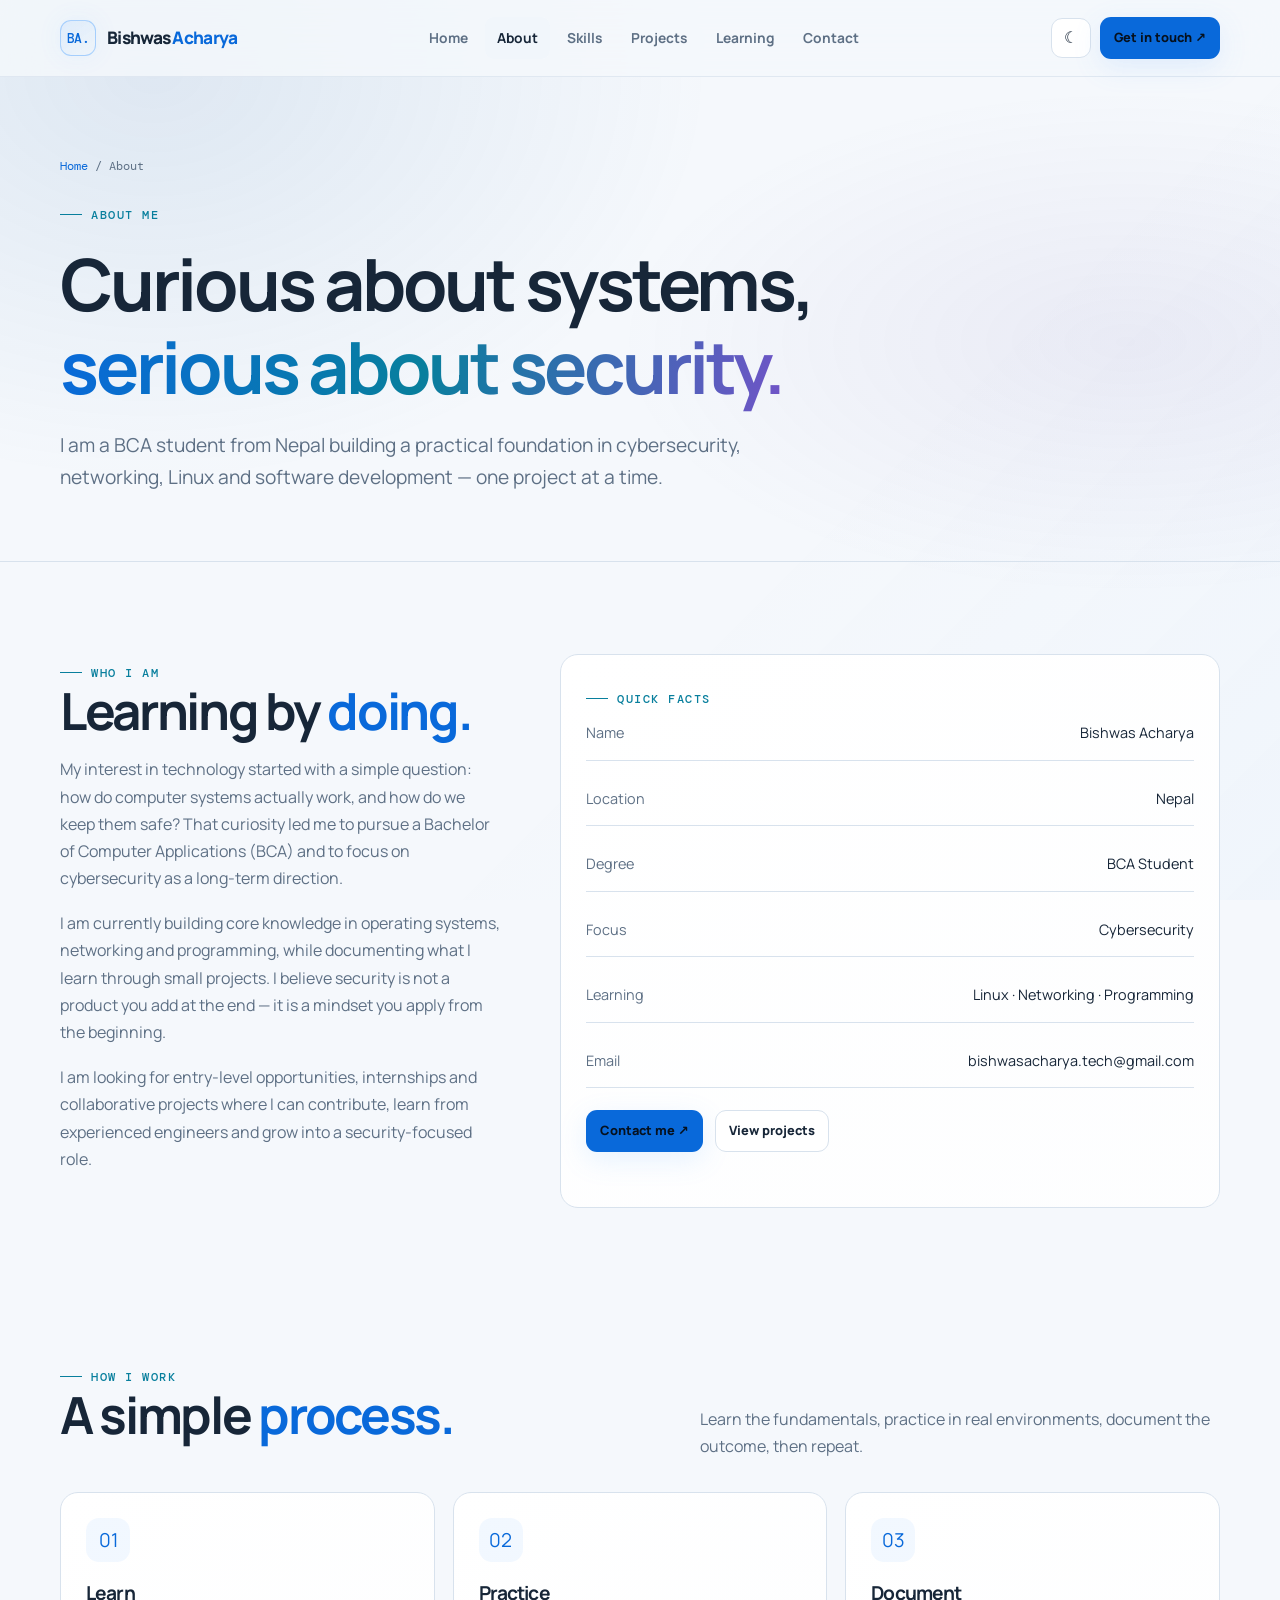
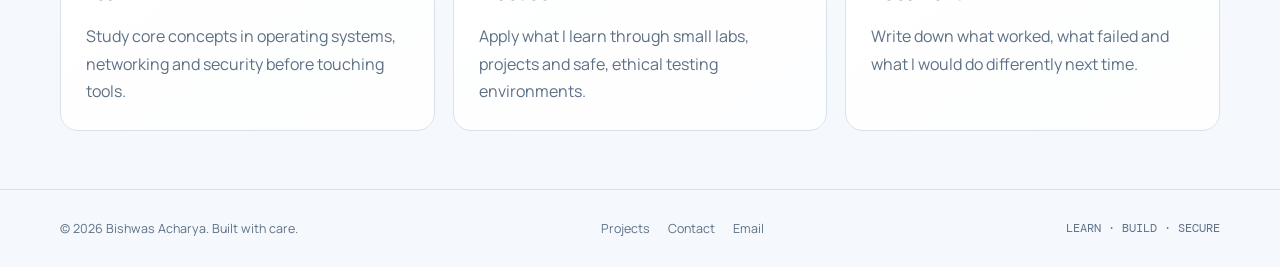
==== about.html @ 39abed69 "add new info" ====
<!doctype html>
<html lang="en" data-theme="dark">
<head>
<meta charset="utf-8">
<meta name="viewport" content="width=device-width,initial-scale=1">
<meta name="description" content="About Bishwas Acharya — BCA student focused on cybersecurity, Linux, networking and software development.">
<meta name="theme-color" content="#0d1117" id="theme-color-meta">
<title>About | Bishwas Acharya</title>

<script>
  (function () {
    try {
      var t = localStorage.getItem('bishwas-theme');
      if (t) {
        document.documentElement.dataset.theme = t;
        var m = document.querySelector('meta[name="theme-color"]');
        if (m) m.content = t === 'light' ? '#f5f8fc' : '#0d1117';
      }
    } catch (e) {}
    document.documentElement.classList.add('js');
  })();
</script>

<link rel="preconnect" href="https://fonts.googleapis.com">
<link rel="preconnect" href="https://fonts.gstatic.com" crossorigin>
<link rel="stylesheet" href="https://fonts.googleapis.com/css2?family=DM+Mono:wght@400;500&family=Manrope:wght@400;500;600;700;800&display=swap">
<link rel="stylesheet" href="assets/style.css">
</head>
<body>

<a class="skip-link" href="#main">Skip to content</a>
<div class="progress-line" aria-hidden="true"></div>

<header class="site-header">
  <div class="container nav">
    <a class="brand" href="index.html" aria-label="Bishwas Acharya home">
      <span class="brand-mark" aria-hidden="true">BA.</span>
      <span>Bishwas <span class="accent">Acharya</span></span>
    </a>

    <nav class="nav-links" id="primary-nav" data-nav aria-label="Main navigation">
      <a href="index.html">Home</a>
      <a href="about.html">About</a>
      <a href="skills.html">Skills</a>
      <a href="projects.html">Projects</a>
      <a href="learning.html">Learning</a>
      <a href="contact.html">Contact</a>
    </nav>

    <div class="nav-actions">
      <button class="icon-btn" data-theme-toggle type="button" aria-label="Switch to light theme">☼</button>
      <a class="btn btn-primary btn-small" href="contact.html">Get in touch ↗</a>
      <button class="menu-btn" data-menu-toggle type="button"
              aria-label="Open menu" aria-expanded="false" aria-controls="primary-nav">☰</button>
    </div>
  </div>
</header>

<main id="main">

  <section class="page-hero">
    <div class="container">
      <div class="breadcrumb"><a href="index.html">Home</a> / About</div>
      <div class="eyebrow">About me</div>
      <h1>Curious about systems, <span class="gradient-text">serious about security.</span></h1>
      <p class="lead">I am a BCA student from Nepal building a practical foundation in cybersecurity, networking, Linux and software development — one project at a time.</p>
    </div>
  </section>

  <section class="section">
    <div class="container">
      <div class="split">
        <div class="reveal">
          <div class="eyebrow">Who I am</div>
          <h2>Learning by <span class="accent">doing.</span></h2>
          <div class="prose">
            <p>My interest in technology started with a simple question: how do computer systems actually work, and how do we keep them safe? That curiosity led me to pursue a Bachelor of Computer Applications (BCA) and to focus on cybersecurity as a long-term direction.</p>
            <p>I am currently building core knowledge in operating systems, networking and programming, while documenting what I learn through small projects. I believe security is not a product you add at the end — it is a mindset you apply from the beginning.</p>
            <p>I am looking for entry-level opportunities, internships and collaborative projects where I can contribute, learn from experienced engineers and grow into a security-focused role.</p>
          </div>
        </div>

        <div class="card reveal">
          <div class="eyebrow">Quick facts</div>
          <div class="info-list">
            <div class="info-row"><span>Name</span><span>Bishwas Acharya</span></div>
            <div class="info-row"><span>Location</span><span>Nepal</span></div>
            <div class="info-row"><span>Degree</span><span>BCA Student</span></div>
            <div class="info-row"><span>Focus</span><span>Cybersecurity</span></div>
            <div class="info-row"><span>Learning</span><span>Linux · Networking · Programming</span></div>
            <div class="info-row"><span>Email</span><span>bishwasacharya.tech@gmail.com</span></div>
          </div>
          <div class="hero-actions" style="margin-top:22px">
            <a class="btn btn-primary btn-small" href="contact.html">Contact me ↗</a>
            <a class="btn btn-secondary btn-small" href="projects.html">View projects</a>
          </div>
        </div>
      </div>
    </div>
  </section>

  <section class="section section-tight">
    <div class="container">
      <div class="section-head reveal">
        <div>
          <div class="eyebrow">How I work</div>
          <h2>A simple <span class="accent">process.</span></h2>
        </div>
        <p>Learn the fundamentals, practice in real environments, document the outcome, then repeat.</p>
      </div>
      <div class="grid grid-3">
        <article class="card reveal">
          <div class="card-icon" aria-hidden="true">01</div>
          <h3>Learn</h3>
          <p>Study core concepts in operating systems, networking and security before touching tools.</p>
        </article>
        <article class="card reveal">
          <div class="card-icon" aria-hidden="true">02</div>
          <h3>Practice</h3>
          <p>Apply what I learn through small labs, projects and safe, ethical testing environments.</p>
        </article>
        <article class="card reveal">
          <div class="card-icon" aria-hidden="true">03</div>
          <h3>Document</h3>
          <p>Write down what worked, what failed and what I would do differently next time.</p>
        </article>
      </div>
    </div>
  </section>

</main>

<footer class="site-footer">
  <div class="container footer-inner">
    <span>© <span data-year></span> Bishwas Acharya. Built with care.</span>
    <div class="footer-links">
      <a href="projects.html">Projects</a>
      <a href="contact.html">Contact</a>
      <a href="mailto:bishwasacharya.tech@gmail.com">Email</a>
    </div>
    <span class="mono">LEARN · BUILD · SECURE</span>
  </div>
</footer>

<button class="back-top" type="button" aria-label="Back to top">↑</button>
<script src="assets/app.js"></script>
</body>
</html>
---- assets/style.css ----
/* Fonts are loaded via <link> in HTML for faster discovery */

:root {
  color-scheme: dark;
  --bg: #0d1117;
  --bg-soft: #111923;
  --panel: #141d28;
  --panel-2: #192433;
  --line: #293747;
  --text: #e8f0f8;
  --muted: #94a3b8;
  --blue: #58a6ff;
  --cyan: #72d6ee;
  --green: #64dca0;
  --purple: #b6a0ff;
  --shadow: 0 22px 70px #0006;
  --header: rgba(13, 17, 23, .78);
  --radius: 18px;
  --max: 1160px;
}

html[data-theme="light"] {
  color-scheme: light;
  --bg: #f5f8fc;
  --bg-soft: #edf3f9;
  --panel: #fff;
  --panel-2: #f1f6fb;
  --line: #d8e2ed;
  --text: #172638;
  --muted: #5e7085;
  --blue: #0969da;
  --cyan: #087f9d;
  --green: #168653;
  --purple: #7054c7;
  --shadow: 0 22px 70px #18324d18;
  --header: rgba(245, 248, 252, .82);
}

* {
  box-sizing: border-box;
}

html {
  scroll-behavior: smooth;
  scroll-padding-top: 100px;
}

body {
  margin: 0;
  background: var(--bg);
  color: var(--text);
  font-family: Manrope, system-ui, sans-serif;
  line-height: 1.7;
  overflow-x: hidden;
}

body::before {
  content: "";
  position: fixed;
  inset: 0;
  pointer-events: none;
  z-index: -2;
  background:
    radial-gradient(ellipse at 12% 8%, #2467a51c, transparent 35%),
    radial-gradient(ellipse at 88% 38%, #6953a414, transparent 32%),
    linear-gradient(135deg, transparent 60%, #58a6ff08);
}

a {
  color: inherit;
  text-decoration: none;
}

button,
input,
textarea {
  font: inherit;
}

button,
a {
  -webkit-tap-highlight-color: transparent;
}

::selection {
  background: var(--blue);
  color: white;
}

/* Visible keyboard focus */
:focus-visible {
  outline: 2px solid var(--blue);
  outline-offset: 2px;
}

/* Fix: [hidden] must win over display rules like .project-card { display: flex } */
[hidden] {
  display: none !important;
}

.container {
  width: min(var(--max), calc(100% - 44px));
  margin-inline: auto;
}

.skip-link {
  position: absolute;
  left: -999px;
  top: 10px;
  background: var(--blue);
  color: #fff;
  padding: 10px 16px;
  z-index: 999;
}

.skip-link:focus {
  left: 10px;
}

.site-header {
  position: sticky;
  top: 0;
  z-index: 100;
  background: var(--header);
  backdrop-filter: blur(18px);
  border-bottom: 1px solid color-mix(in srgb, var(--line) 75%, transparent);
}

.nav {
  height: 76px;
  display: flex;
  align-items: center;
  justify-content: space-between;
  gap: 24px;
}

.brand {
  display: flex;
  align-items: center;
  gap: 11px;
  font-weight: 800;
  letter-spacing: -.04em;
  font-size: 1.08rem;
  white-space: nowrap;
}

.brand-mark {
  width: 36px;
  height: 36px;
  border: 1px solid #58a6ff70;
  border-radius: 11px;
  display: grid;
  place-items: center;
  color: var(--blue);
  font: 500 13px 'DM Mono', monospace;
  background: linear-gradient(145deg, #58a6ff20, #58a6ff03);
  box-shadow: 0 0 25px #58a6ff16;
}

.nav-links {
  display: flex;
  align-items: center;
  gap: 5px;
}

.nav-links a {
  padding: 9px 12px;
  color: var(--muted);
  font-size: .86rem;
  font-weight: 700;
  border-radius: 9px;
  transition: .2s;
}

.nav-links a:hover,
.nav-links a.active {
  color: var(--text);
  background: var(--panel-2);
}

.nav-actions {
  display: flex;
  align-items: center;
  gap: 9px;
}

.icon-btn,
.menu-btn {
  width: 40px;
  height: 40px;
  border: 1px solid var(--line);
  background: var(--panel);
  color: var(--text);
  border-radius: 11px;
  display: grid;
  place-items: center;
  cursor: pointer;
}

.menu-btn {
  display: none;
}

.btn {
  display: inline-flex;
  align-items: center;
  justify-content: center;
  gap: 9px;
  padding: 12px 18px;
  border-radius: 11px;
  border: 1px solid transparent;
  font-weight: 800;
  font-size: .88rem;
  transition: transform .2s, border-color .2s, background .2s;
  cursor: pointer;
}

.btn:hover {
  transform: translateY(-2px);
}

.btn-primary {
  background: var(--blue);
  color: #06111e;
  box-shadow: 0 8px 28px #58a6ff25;
}

.btn-secondary {
  border-color: var(--line);
  background: var(--panel);
  color: var(--text);
}

.btn-small {
  padding: 9px 13px;
  font-size: .8rem;
}

.eyebrow {
  display: inline-flex;
  align-items: center;
  gap: 9px;
  color: var(--cyan);
  font: 500 .74rem 'DM Mono', monospace;
  text-transform: uppercase;
  letter-spacing: .13em;
}

.eyebrow::before {
  content: "";
  width: 22px;
  height: 1px;
  background: currentColor;
}

h1,
h2,
h3,
p {
  margin-top: 0;
}

h1,
h2,
h3 {
  letter-spacing: -.045em;
  line-height: 1.15;
}

h1 {
  font-size: clamp(2.8rem, 7vw, 5.6rem);
  margin: 20px 0;
}

h2 {
  font-size: clamp(2rem, 4vw, 3.2rem);
  margin-bottom: 16px;
}

h3 {
  font-size: 1.2rem;
}

.lead {
  font-size: clamp(1.02rem, 2vw, 1.2rem);
  color: var(--muted);
  max-width: 690px;
}

.muted {
  color: var(--muted);
}

.mono {
  font-family: 'DM Mono', monospace;
}

.accent {
  color: var(--blue);
}

.gradient-text {
  background: linear-gradient(100deg, var(--blue), var(--cyan), var(--purple));
  -webkit-background-clip: text;
  background-clip: text;
  color: transparent;
}

.section {
  padding: 92px 0;
}

.section-tight {
  padding: 58px 0;
}

.section-head {
  display: flex;
  justify-content: space-between;
  align-items: end;
  gap: 28px;
  margin-bottom: 32px;
}

.section-head p {
  max-width: 520px;
  color: var(--muted);
  margin: 0;
}

.hero {
  position: relative; /* Fix: keeps .hero-orb anchored to the hero */
  min-height: calc(90vh - 76px);
  display: grid;
  grid-template-columns: 1.15fr .85fr;
  align-items: center;
  gap: 54px;
  padding: 76px 0 88px;
}

.hero-copy {
  position: relative;
  z-index: 1;
}

.hero h1 span {
  display: block;
}

.hero-actions {
  display: flex;
  gap: 12px;
  flex-wrap: wrap;
  margin: 30px 0;
}

.hero-meta {
  display: flex;
  gap: 20px;
  flex-wrap: wrap;
  color: var(--muted);
  font: .75rem 'DM Mono', monospace;
}

.hero-meta span {
  display: flex;
  align-items: center;
  gap: 8px;
}

.status-dot {
  width: 8px;
  height: 8px;
  border-radius: 50%;
  background: var(--green);
  box-shadow: 0 0 13px var(--green);
}

.terminal {
  position: relative;
  background: linear-gradient(150deg, var(--panel), var(--bg-soft));
  border: 1px solid var(--line);
  border-radius: 20px;
  box-shadow: var(--shadow);
  overflow: hidden;
  transform: perspective(1000px) rotateY(-5deg) rotateX(2deg);
  animation: float 7s ease-in-out infinite;
}

.terminal::before {
  content: "";
  position: absolute;
  inset: 0;
  background: linear-gradient(120deg, #58a6ff0b, transparent 48%);
  pointer-events: none;
}

.terminal-top {
  height: 48px;
  border-bottom: 1px solid var(--line);
  display: flex;
  align-items: center;
  padding: 0 16px;
  gap: 7px;
}

.terminal-top i {
  width: 8px;
  height: 8px;
  border-radius: 50%;
  background: #60758b;
}

.terminal-top span {
  margin-left: auto;
  color: var(--muted);
  font: .68rem 'DM Mono', monospace;
}

.terminal-body {
  padding: 24px;
  font: .78rem/2 'DM Mono', monospace;
  color: var(--muted);
  min-height: 280px;
}

.terminal-body .cmd {
  color: var(--green);
}

.terminal-body .out {
  color: var(--text);
}

.terminal-body .blue {
  color: var(--blue);
}

.cursor {
  display: inline-block;
  width: 8px;
  height: 15px;
  background: var(--blue);
  vertical-align: middle;
  animation: blink 1s steps(2) infinite;
}

.hero-orb {
  position: absolute;
  width: 360px;
  height: 360px;
  border: 1px solid #58a6ff20;
  border-radius: 50%;
  right: -80px;
  top: 10%;
  pointer-events: none;
}

.hero-orb::before,
.hero-orb::after {
  content: "";
  position: absolute;
  border: 1px solid #58a6ff17;
  border-radius: 50%;
  inset: 35px;
}

.hero-orb::after {
  inset: 75px;
}

.grid {
  display: grid;
  gap: 18px;
}

.grid-3 {
  grid-template-columns: repeat(3, 1fr);
}

.grid-2 {
  grid-template-columns: repeat(2, 1fr);
}

.card {
  background: linear-gradient(145deg, var(--panel), color-mix(in srgb, var(--panel) 80%, var(--bg)));
  border: 1px solid var(--line);
  border-radius: var(--radius);
  padding: 25px;
  transition: transform .25s, border-color .25s, box-shadow .25s;
  position: relative;
  overflow: hidden;
}

.card:hover {
  transform: translateY(-5px);
  border-color: #58a6ff80;
  box-shadow: var(--shadow);
}

.card-icon {
  width: 44px;
  height: 44px;
  border-radius: 13px;
  background: #58a6ff14;
  color: var(--blue);
  display: grid;
  place-items: center;
  font-size: 1.2rem;
  margin-bottom: 20px;
}

.card p {
  color: var(--muted);
  margin-bottom: 0;
}

.card-kicker {
  font: .7rem 'DM Mono', monospace;
  color: var(--cyan);
  text-transform: uppercase;
  letter-spacing: .1em;
}

.tag-row {
  display: flex;
  gap: 8px;
  flex-wrap: wrap;
  margin-top: 18px;
}

.tag {
  font: .68rem 'DM Mono', monospace;
  padding: 5px 9px;
  border: 1px solid var(--line);
  border-radius: 7px;
  color: var(--muted);
  background: var(--bg-soft);
}

/* CTA section — replaces the previous inline style */
.cta-row {
  display: flex;
  align-items: center;
  justify-content: space-between;
  gap: 24px;
  flex-wrap: wrap;
}

.cta-title {
  margin: 12px 0;
}

.cta-text {
  margin: 0;
}

.page-hero {
  padding: 82px 0 48px;
  border-bottom: 1px solid var(--line);
  position: relative;
  overflow: hidden;
}

.page-hero h1 {
  font-size: clamp(2.8rem, 6vw, 4.5rem);
  max-width: 850px;
}

.page-hero .lead {
  max-width: 720px;
}

.breadcrumb {
  font: .72rem 'DM Mono', monospace;
  color: var(--muted);
  margin-bottom: 22px;
}

.breadcrumb a {
  color: var(--blue);
}

.split {
  display: grid;
  grid-template-columns: .8fr 1.2fr;
  gap: 60px;
  align-items: start;
}

.prose p {
  color: var(--muted);
  margin-bottom: 18px;
}

.info-list {
  display: grid;
  gap: 12px;
}

.info-row {
  display: flex;
  justify-content: space-between;
  gap: 20px;
  padding: 14px 0;
  border-bottom: 1px solid var(--line);
  font-size: .9rem;
}

.info-row span:first-child {
  color: var(--muted);
}

.skill-group {
  margin-bottom: 28px;
}

.skill-group h3 {
  display: flex;
  justify-content: space-between;
  align-items: center;
}

.skill-list {
  display: flex;
  gap: 10px;
  flex-wrap: wrap;
}

.skill-chip {
  padding: 11px 14px;
  border: 1px solid var(--line);
  border-radius: 10px;
  background: var(--panel);
  color: var(--text);
  font-size: .86rem;
}

.skill-chip small {
  display: block;
  color: var(--muted);
  font: .65rem 'DM Mono', monospace;
  margin-top: 3px;
}

.filters {
  display: flex;
  gap: 8px;
  flex-wrap: wrap;
  margin-bottom: 24px;
}

.filter-btn {
  border: 1px solid var(--line);
  background: var(--panel);
  color: var(--muted);
  border-radius: 99px;
  padding: 8px 14px;
  font-size: .78rem;
  cursor: pointer;
}

.filter-btn.active,
.filter-btn:hover {
  background: var(--blue);
  border-color: var(--blue);
  color: #06111e;
}

.project-card {
  display: flex;
  flex-direction: column;
  min-height: 260px;
}

.project-card .project-bottom {
  margin-top: auto;
  padding-top: 20px;
  display: flex;
  justify-content: space-between;
  align-items: center;
  gap: 12px;
}

.project-status {
  font: .65rem 'DM Mono', monospace;
  color: var(--cyan);
}

.timeline {
  position: relative;
  max-width: 780px;
}

.timeline::before {
  content: "";
  position: absolute;
  left: 10px;
  top: 8px;
  bottom: 8px;
  width: 1px;
  background: var(--line);
}

.timeline-item {
  position: relative;
  padding: 0 0 32px 42px;
}

.timeline-item::before {
  content: "";
  position: absolute;
  left: 4px;
  top: 7px;
  width: 13px;
  height: 13px;
  border-radius: 50%;
  background: var(--blue);
  box-shadow: 0 0 0 5px #58a6ff18;
}

.timeline-item h3 {
  margin-bottom: 6px;
}

.timeline-item p {
  color: var(--muted);
  margin: 0;
}

.contact-layout {
  display: grid;
  grid-template-columns: .85fr 1.15fr;
  gap: 24px;
}

.contact-link {
  display: flex;
  align-items: center;
  gap: 13px;
  padding: 16px 0;
  border-bottom: 1px solid var(--line);
}

.contact-link strong {
  display: block;
  font-size: .9rem;
}

.contact-link small {
  color: var(--muted);
}

.contact-form {
  display: grid;
  gap: 15px;
}

.field label {
  display: block;
  font-size: .78rem;
  color: var(--muted);
  margin-bottom: 7px;
}

.field input,
.field textarea {
  width: 100%;
  background: var(--bg-soft);
  border: 1px solid var(--line);
  border-radius: 10px;
  padding: 13px 14px;
  color: var(--text);
  outline: none;
}

.field input:focus,
.field textarea:focus {
  border-color: var(--blue);
  box-shadow: 0 0 0 3px #58a6ff18;
}

.field textarea {
  min-height: 140px;
  resize: vertical;
}

.note {
  font-size: .75rem;
  color: var(--muted);
}

.site-footer {
  border-top: 1px solid var(--line);
  padding: 28px 0;
  color: var(--muted);
  font-size: .78rem;
}

.footer-inner {
  display: flex;
  justify-content: space-between;
  align-items: center;
  gap: 18px;
  flex-wrap: wrap;
}

.footer-links {
  display: flex;
  gap: 18px;
  flex-wrap: wrap;
}

.footer-links a:hover {
  color: var(--blue);
}

.reveal {
  opacity: 0;
  transform: translateY(22px);
  transition: opacity .7s ease, transform .7s ease;
}

.reveal.visible {
  opacity: 1;
  transform: none;
}

/* No-JS fallback: if JS never runs, show everything */
html:not(.js) .reveal {
  opacity: 1;
  transform: none;
}

.progress-line {
  position: fixed;
  top: 0;
  left: 0;
  height: 2px;
  width: 0;
  background: linear-gradient(90deg, var(--blue), var(--cyan));
  z-index: 200;
}

.back-top {
  position: fixed;
  right: 22px;
  bottom: 22px;
  width: 42px;
  height: 42px;
  border-radius: 12px;
  border: 1px solid var(--line);
  background: var(--panel);
  color: var(--text);
  display: grid;
  place-items: center;
  opacity: 0;
  pointer-events: none;
  transition: .2s;
  z-index: 50;
}

.back-top.show {
  opacity: 1;
  pointer-events: auto;
}

.empty-state {
  padding: 45px;
  text-align: center;
  color: var(--muted);
  border: 1px dashed var(--line);
  border-radius: var(--radius);
}

@keyframes float {
  0%,
  100% {
    transform: perspective(1000px) rotateY(-5deg) rotateX(2deg) translateY(0);
  }
  50% {
    transform: perspective(1000px) rotateY(-3deg) rotateX(1deg) translateY(-10px);
  }
}

@keyframes blink {
  50% {
    opacity: 0;
  }
}

@media (max-width: 900px) {
  .nav-links {
    gap: 0;
  }

  .nav-links a {
    padding: 8px;
    font-size: .78rem;
  }

  .hero {
    grid-template-columns: 1fr;
    gap: 40px;
    min-height: auto;
  }

  .terminal {
    max-width: 650px;
    width: 100%;
    margin: auto;
  }

  .hero-orb {
    right: -180px;
  }

  .split {
    grid-template-columns: 1fr;
    gap: 30px;
  }

  .grid-3 {
    grid-template-columns: repeat(2, 1fr);
  }
}

@media (max-width: 720px) {
  .container {
    width: min(100% - 34px, var(--max));
  }

  .nav {
    height: 66px;
  }

  .menu-btn {
    display: grid;
  }

  .nav-actions .btn {
    display: none;
  }

  .nav-links {
    display: none;
    position: absolute;
    top: 66px;
    left: 0;
    right: 0;
    padding: 12px 17px 18px;
    background: var(--bg);
    border-bottom: 1px solid var(--line);
    flex-direction: column;
    align-items: stretch;
  }

  .nav-links.open {
    display: flex;
  }

  .nav-links a {
    padding: 12px;
    border-radius: 8px;
    font-size: .9rem;
  }

  .hero {
    padding: 62px 0;
  }

  .hero h1 {
    font-size: clamp(2.65rem, 13vw, 4.2rem);
  }

  .section {
    padding: 68px 0;
  }

  .section-head {
    display: block;
  }

  .section-head p {
    margin-top: 12px;
  }

  .grid-3,
  .grid-2,
  .contact-layout {
    grid-template-columns: 1fr;
  }

  .page-hero {
    padding: 62px 0 36px;
  }

  .card {
    padding: 21px;
  }

  .terminal {
    transform: none;
    animation: none;
  }

  .terminal-body {
    font-size: .7rem;
    padding: 18px;
    min-height: 250px;
  }
}

@media (prefers-reduced-motion: reduce) {
  *,
  *::before,
  *::after {
    scroll-behavior: auto !important;
    animation-duration: .01ms !important;
    animation-iteration-count: 1 !important;
    transition-duration: .01ms !important;
  }

  .reveal {
    opacity: 1;
    transform: none;
  }
}
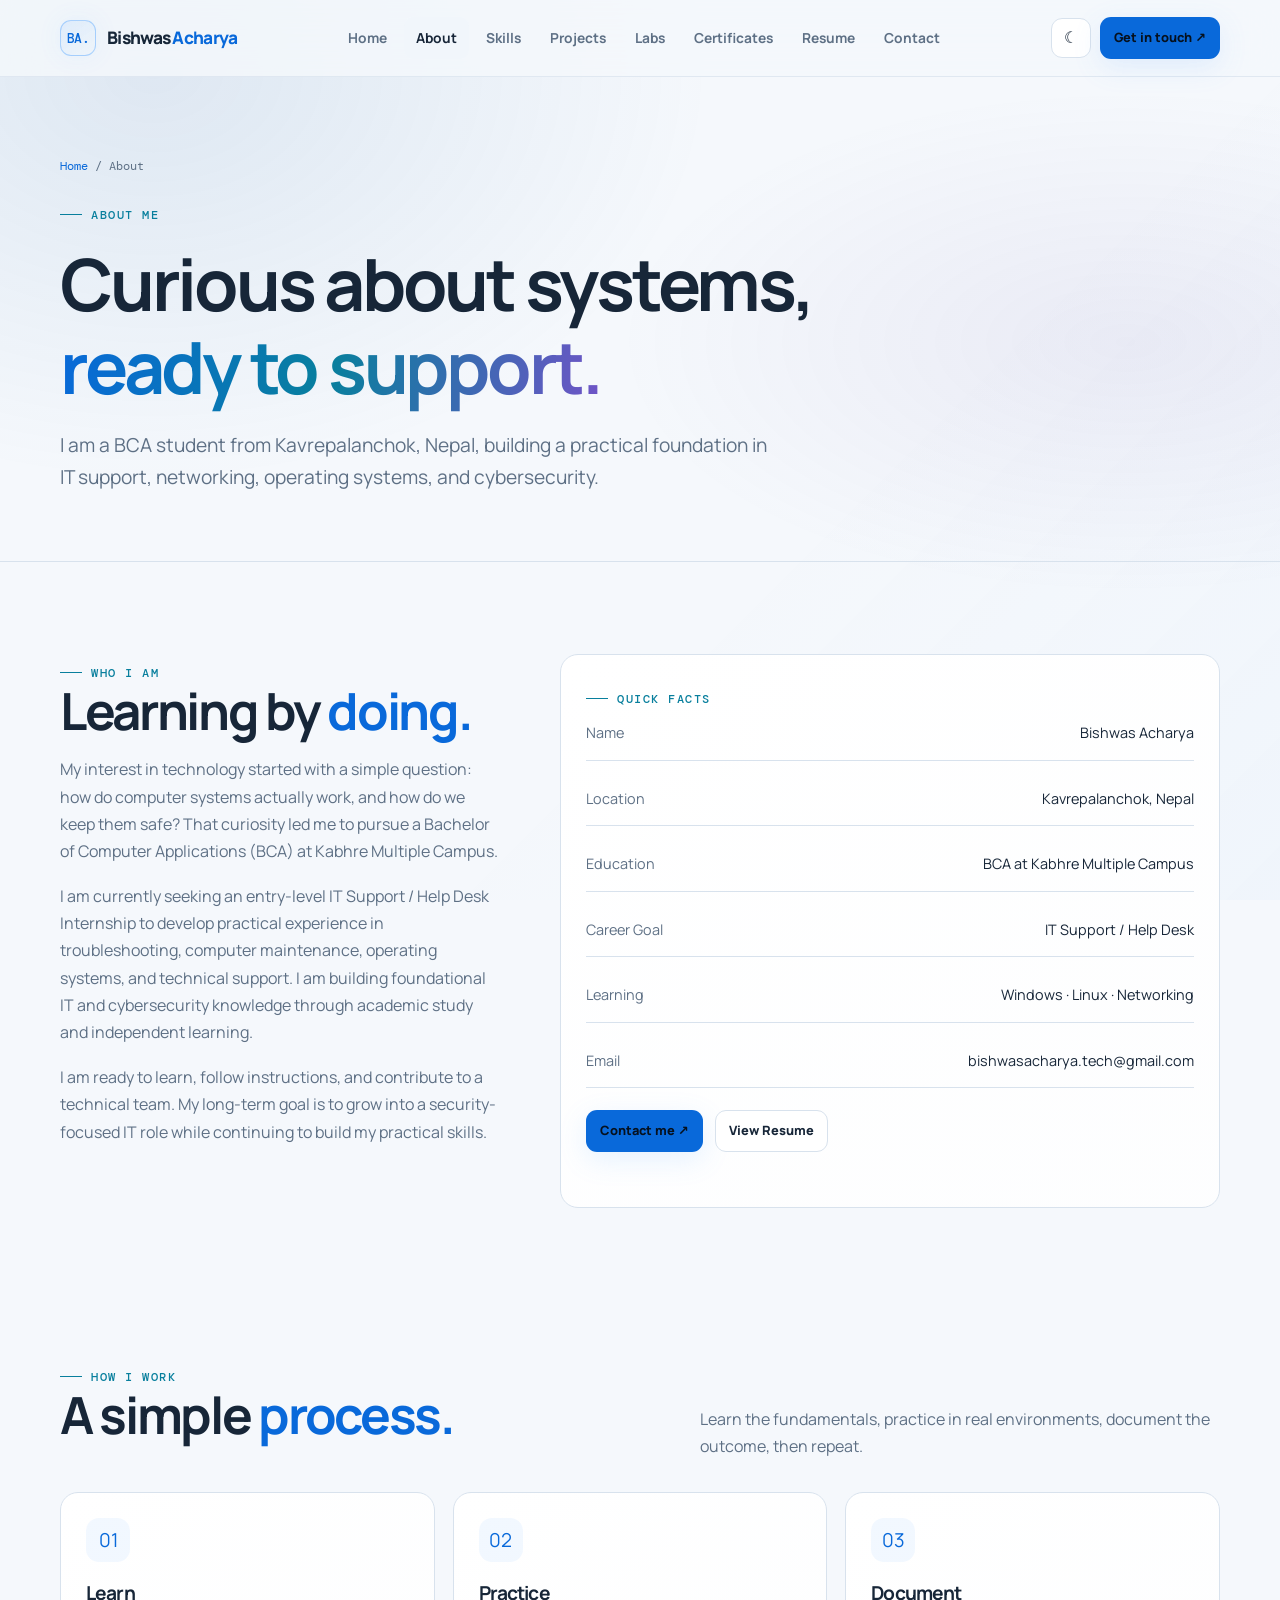
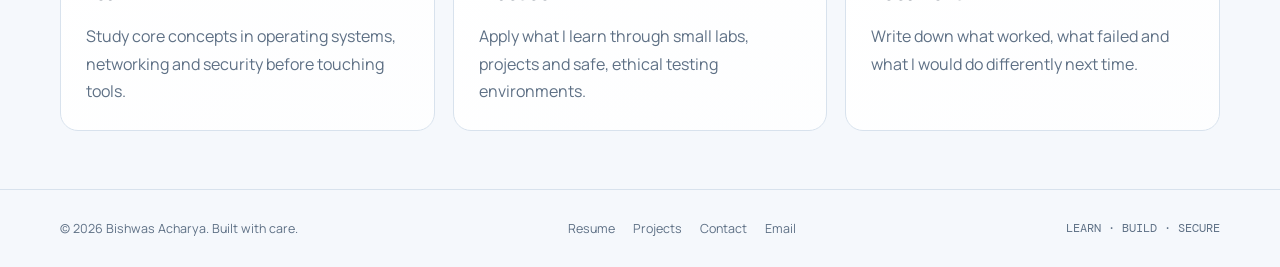
==== commit bdc8d6f9: "add new info" ====
--- a/about.html
+++ b/about.html
@@ -3,7 +3,7 @@
 <head>
 <meta charset="utf-8">
 <meta name="viewport" content="width=device-width,initial-scale=1">
-<meta name="description" content="About Bishwas Acharya — BCA student focused on cybersecurity, Linux, networking and software development.">
+<meta name="description" content="About Bishwas Acharya — BCA student at Kabhre Multiple Campus seeking IT Support internship.">
 <meta name="theme-color" content="#0d1117" id="theme-color-meta">
 <title>About | Bishwas Acharya</title>
 
@@ -43,15 +43,16 @@
       <a href="about.html">About</a>
       <a href="skills.html">Skills</a>
       <a href="projects.html">Projects</a>
-      <a href="learning.html">Learning</a>
+      <a href="labs.html">Labs</a>
+      <a href="certifications.html">Certificates</a>
+      <a href="resume.html">Resume</a>
       <a href="contact.html">Contact</a>
     </nav>
 
     <div class="nav-actions">
       <button class="icon-btn" data-theme-toggle type="button" aria-label="Switch to light theme">☼</button>
       <a class="btn btn-primary btn-small" href="contact.html">Get in touch ↗</a>
-      <button class="menu-btn" data-menu-toggle type="button"
-              aria-label="Open menu" aria-expanded="false" aria-controls="primary-nav">☰</button>
+      <button class="menu-btn" data-menu-toggle type="button" aria-label="Open menu" aria-expanded="false" aria-controls="primary-nav">☰</button>
     </div>
   </div>
 </header>
@@ -62,8 +63,8 @@
     <div class="container">
       <div class="breadcrumb"><a href="index.html">Home</a> / About</div>
       <div class="eyebrow">About me</div>
-      <h1>Curious about systems, <span class="gradient-text">serious about security.</span></h1>
-      <p class="lead">I am a BCA student from Nepal building a practical foundation in cybersecurity, networking, Linux and software development — one project at a time.</p>
+      <h1>Curious about systems, <span class="gradient-text">ready to support.</span></h1>
+      <p class="lead">I am a BCA student from Kavrepalanchok, Nepal, building a practical foundation in IT support, networking, operating systems, and cybersecurity.</p>
     </div>
   </section>
 
@@ -74,9 +75,9 @@
           <div class="eyebrow">Who I am</div>
           <h2>Learning by <span class="accent">doing.</span></h2>
           <div class="prose">
-            <p>My interest in technology started with a simple question: how do computer systems actually work, and how do we keep them safe? That curiosity led me to pursue a Bachelor of Computer Applications (BCA) and to focus on cybersecurity as a long-term direction.</p>
-            <p>I am currently building core knowledge in operating systems, networking and programming, while documenting what I learn through small projects. I believe security is not a product you add at the end — it is a mindset you apply from the beginning.</p>
-            <p>I am looking for entry-level opportunities, internships and collaborative projects where I can contribute, learn from experienced engineers and grow into a security-focused role.</p>
+            <p>My interest in technology started with a simple question: how do computer systems actually work, and how do we keep them safe? That curiosity led me to pursue a Bachelor of Computer Applications (BCA) at Kabhre Multiple Campus.</p>
+            <p>I am currently seeking an entry-level IT Support / Help Desk Internship to develop practical experience in troubleshooting, computer maintenance, operating systems, and technical support. I am building foundational IT and cybersecurity knowledge through academic study and independent learning.</p>
+            <p>I am ready to learn, follow instructions, and contribute to a technical team. My long-term goal is to grow into a security-focused IT role while continuing to build my practical skills.</p>
           </div>
         </div>
 
@@ -84,15 +85,15 @@
           <div class="eyebrow">Quick facts</div>
           <div class="info-list">
             <div class="info-row"><span>Name</span><span>Bishwas Acharya</span></div>
-            <div class="info-row"><span>Location</span><span>Nepal</span></div>
-            <div class="info-row"><span>Degree</span><span>BCA Student</span></div>
-            <div class="info-row"><span>Focus</span><span>Cybersecurity</span></div>
-            <div class="info-row"><span>Learning</span><span>Linux · Networking · Programming</span></div>
+            <div class="info-row"><span>Location</span><span>Kavrepalanchok, Nepal</span></div>
+            <div class="info-row"><span>Education</span><span>BCA at Kabhre Multiple Campus</span></div>
+            <div class="info-row"><span>Career Goal</span><span>IT Support / Help Desk</span></div>
+            <div class="info-row"><span>Learning</span><span>Windows · Linux · Networking</span></div>
             <div class="info-row"><span>Email</span><span>bishwasacharya.tech@gmail.com</span></div>
           </div>
           <div class="hero-actions" style="margin-top:22px">
             <a class="btn btn-primary btn-small" href="contact.html">Contact me ↗</a>
-            <a class="btn btn-secondary btn-small" href="projects.html">View projects</a>
+            <a class="btn btn-secondary btn-small" href="resume.html">View Resume</a>
           </div>
         </div>
       </div>
@@ -134,6 +135,7 @@
   <div class="container footer-inner">
     <span>© <span data-year></span> Bishwas Acharya. Built with care.</span>
     <div class="footer-links">
+      <a href="resume.html">Resume</a>
       <a href="projects.html">Projects</a>
       <a href="contact.html">Contact</a>
       <a href="mailto:bishwasacharya.tech@gmail.com">Email</a>
--- a/assets/style.css
+++ b/assets/style.css
@@ -329,7 +329,7 @@
 }
 
 .hero {
-  position: relative; /* Fix: keeps .hero-orb anchored to the hero */
+  position: relative; 
   min-height: calc(90vh - 76px);
   display: grid;
   grid-template-columns: 1.15fr .85fr;
@@ -376,98 +376,61 @@
   box-shadow: 0 0 13px var(--green);
 }
 
-.terminal {
+/* --- HERO PHOTO --- */
+.hero-photo {
   position: relative;
+  justify-self: end;
+  width: 100%;
+  max-width: 460px;
+  aspect-ratio: 3 / 4;
+  margin: 0;
+  border-radius: 22px;
+  overflow: hidden;
+  border: 1px solid var(--line);
+  box-shadow: var(--shadow);
   background: linear-gradient(150deg, var(--panel), var(--bg-soft));
-  border: 1px solid var(--line);
-  border-radius: 20px;
-  box-shadow: var(--shadow);
-  overflow: hidden;
-  transform: perspective(1000px) rotateY(-5deg) rotateX(2deg);
-  animation: float 7s ease-in-out infinite;
-}
-
-.terminal::before {
+  animation: float-soft 7s ease-in-out infinite;
+}
+
+.hero-photo img {
+  width: 100%;
+  height: 100%;
+  object-fit: cover;
+  object-position: center 28%;
+  display: block;
+}
+
+/* Soft bottom fade so the badge stays readable on any photo */
+.hero-photo::after {
   content: "";
   position: absolute;
   inset: 0;
-  background: linear-gradient(120deg, #58a6ff0b, transparent 48%);
   pointer-events: none;
-}
-
-.terminal-top {
-  height: 48px;
-  border-bottom: 1px solid var(--line);
-  display: flex;
-  align-items: center;
-  padding: 0 16px;
-  gap: 7px;
-}
-
-.terminal-top i {
-  width: 8px;
-  height: 8px;
-  border-radius: 50%;
-  background: #60758b;
-}
-
-.terminal-top span {
-  margin-left: auto;
-  color: var(--muted);
-  font: .68rem 'DM Mono', monospace;
-}
-
-.terminal-body {
-  padding: 24px;
-  font: .78rem/2 'DM Mono', monospace;
-  color: var(--muted);
-  min-height: 280px;
-}
-
-.terminal-body .cmd {
-  color: var(--green);
-}
-
-.terminal-body .out {
-  color: var(--text);
-}
-
-.terminal-body .blue {
-  color: var(--blue);
-}
-
-.cursor {
-  display: inline-block;
-  width: 8px;
-  height: 15px;
-  background: var(--blue);
-  vertical-align: middle;
-  animation: blink 1s steps(2) infinite;
-}
-
-.hero-orb {
+  background: linear-gradient(180deg, transparent 55%, rgba(6, 17, 30, .55));
+}
+
+.hero-photo-badge {
   position: absolute;
-  width: 360px;
-  height: 360px;
-  border: 1px solid #58a6ff20;
-  border-radius: 50%;
-  right: -80px;
-  top: 10%;
-  pointer-events: none;
-}
-
-.hero-orb::before,
-.hero-orb::after {
-  content: "";
-  position: absolute;
-  border: 1px solid #58a6ff17;
-  border-radius: 50%;
-  inset: 35px;
-}
-
-.hero-orb::after {
-  inset: 75px;
-}
+  left: 16px;
+  bottom: 16px;
+  z-index: 1;
+  display: inline-flex;
+  align-items: center;
+  gap: 9px;
+  padding: 9px 14px;
+  border-radius: 99px;
+  background: rgba(13, 17, 23, .78);
+  backdrop-filter: blur(12px);
+  border: 1px solid rgba(255, 255, 255, .12);
+  font: 500 .72rem 'DM Mono', monospace;
+  color: #e8f0f8;
+}
+
+@keyframes float-soft {
+  0%, 100% { transform: translateY(0); }
+  50%      { transform: translateY(-10px); }
+}
+/* --- END HERO PHOTO --- */
 
 .grid {
   display: grid;
@@ -538,7 +501,7 @@
   background: var(--bg-soft);
 }
 
-/* CTA section — replaces the previous inline style */
+/* CTA section */
 .cta-row {
   display: flex;
   align-items: center;
@@ -873,16 +836,6 @@
   border-radius: var(--radius);
 }
 
-@keyframes float {
-  0%,
-  100% {
-    transform: perspective(1000px) rotateY(-5deg) rotateX(2deg) translateY(0);
-  }
-  50% {
-    transform: perspective(1000px) rotateY(-3deg) rotateX(1deg) translateY(-10px);
-  }
-}
-
 @keyframes blink {
   50% {
     opacity: 0;
@@ -905,14 +858,9 @@
     min-height: auto;
   }
 
-  .terminal {
-    max-width: 650px;
-    width: 100%;
-    margin: auto;
-  }
-
-  .hero-orb {
-    right: -180px;
+  .hero-photo {
+    justify-self: center;
+    max-width: 420px;
   }
 
   .split {
@@ -999,15 +947,8 @@
     padding: 21px;
   }
 
-  .terminal {
-    transform: none;
-    animation: none;
-  }
-
-  .terminal-body {
-    font-size: .7rem;
-    padding: 18px;
-    min-height: 250px;
+  .hero-photo {
+    max-width: 340px;
   }
 }
 
@@ -1025,4 +966,8 @@
     opacity: 1;
     transform: none;
   }
+
+  .hero-photo {
+    animation: none;
+  }
 }
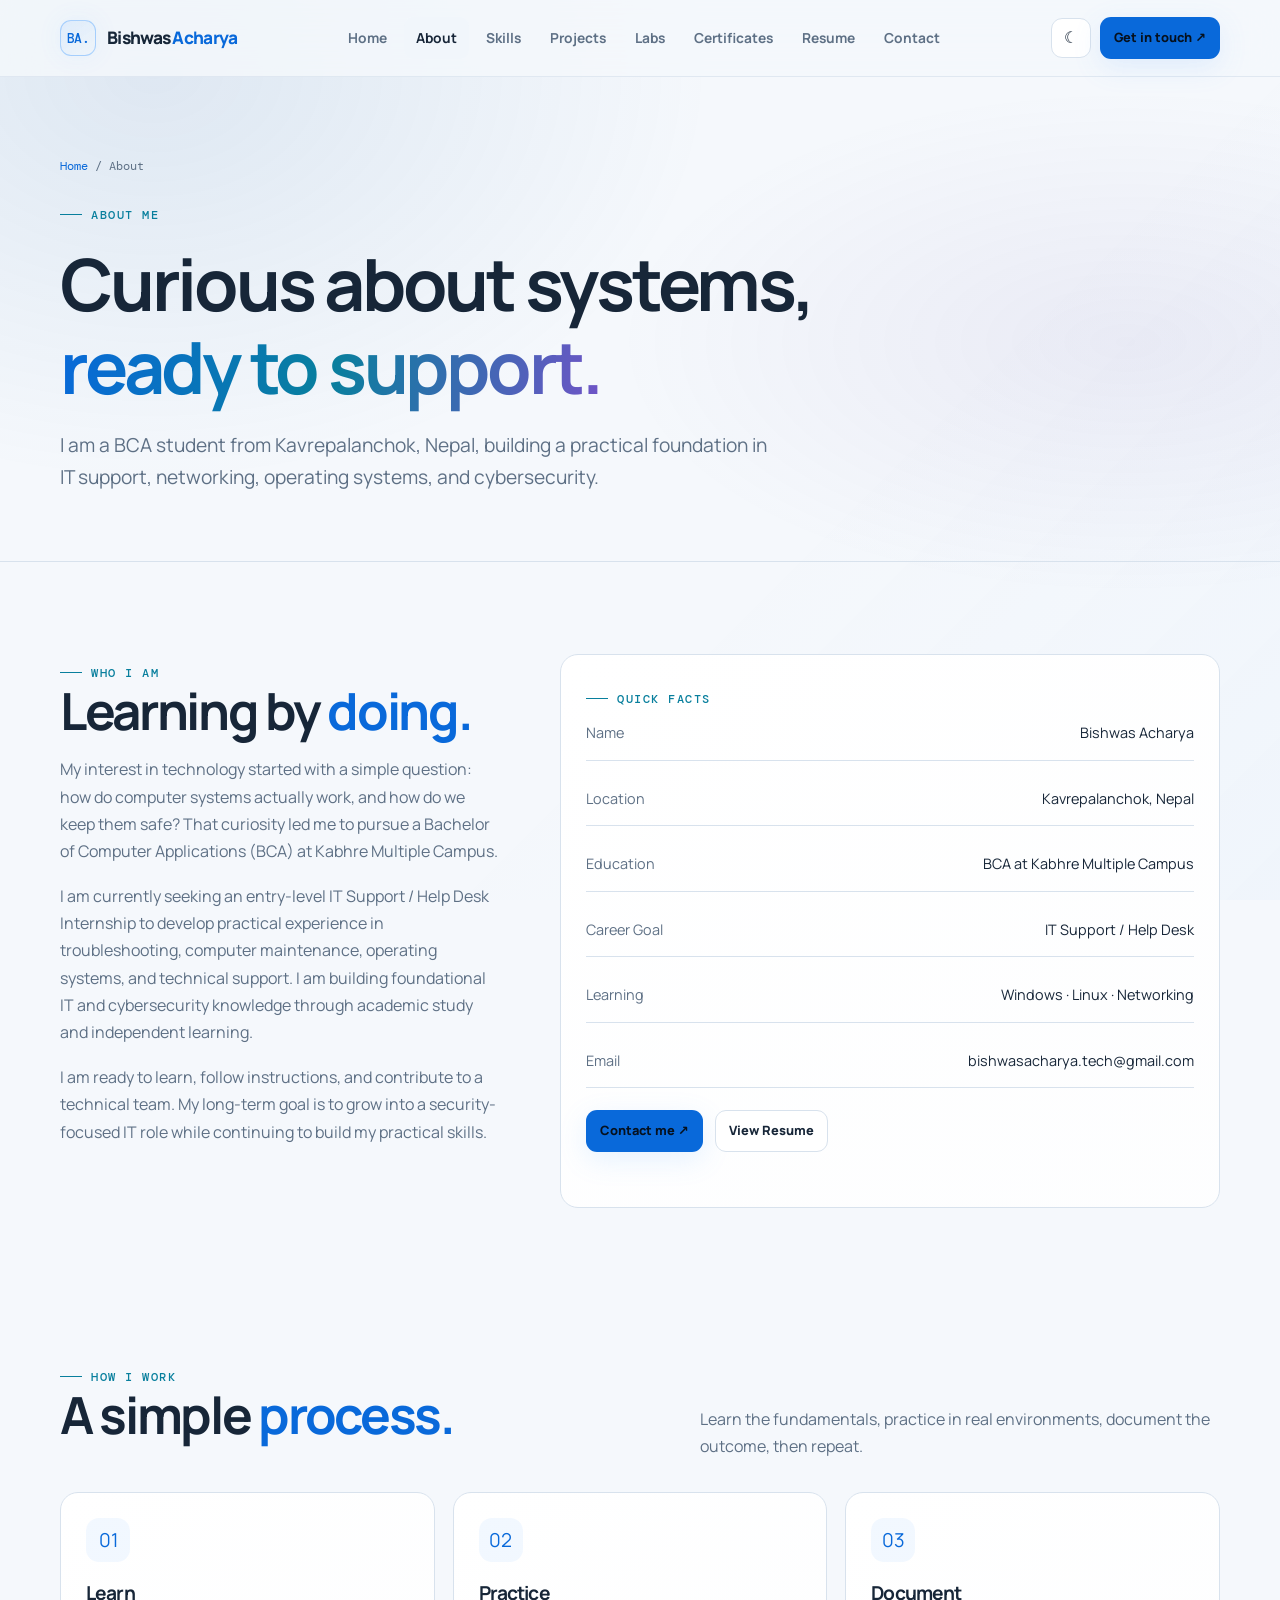
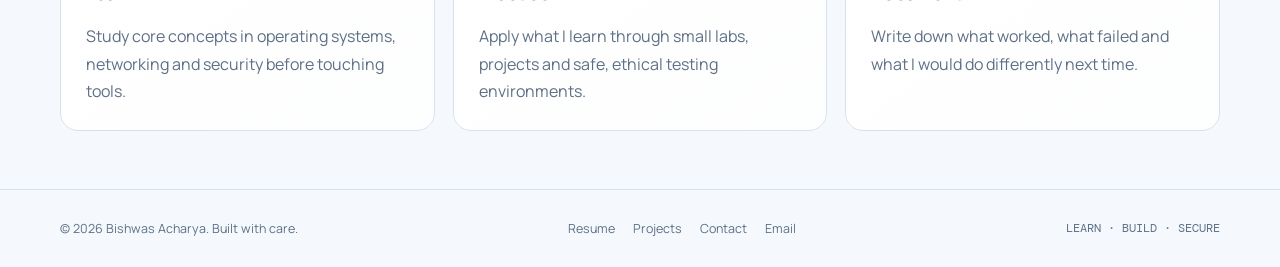
==== commit 333587bd: "add new info" ====
--- a/about.html
+++ b/about.html
@@ -3,9 +3,11 @@
 <head>
 <meta charset="utf-8">
 <meta name="viewport" content="width=device-width,initial-scale=1">
-<meta name="description" content="About Bishwas Acharya — BCA student at Kabhre Multiple Campus seeking IT Support internship.">
 <meta name="theme-color" content="#0d1117" id="theme-color-meta">
-<title>About | Bishwas Acharya</title>
+<title>About Bishwas Acharya | BCA Student in Kavrepalanchok, Nepal</title>
+<meta name="description" content="Learn more about Bishwas Acharya, a BCA student at Kabhre Multiple Campus seeking an IT Support internship. Discover his background, career goals, and technical learning journey.">
+<meta name="robots" content="index, follow">
+<link rel="canonical" href="https://bishwasacharya.com.np/about.html">
 
 <script>
   (function () {
@@ -37,7 +39,6 @@
       <span class="brand-mark" aria-hidden="true">BA.</span>
       <span>Bishwas <span class="accent">Acharya</span></span>
     </a>
-
     <nav class="nav-links" id="primary-nav" data-nav aria-label="Main navigation">
       <a href="index.html">Home</a>
       <a href="about.html">About</a>
@@ -48,7 +49,6 @@
       <a href="resume.html">Resume</a>
       <a href="contact.html">Contact</a>
     </nav>
-
     <div class="nav-actions">
       <button class="icon-btn" data-theme-toggle type="button" aria-label="Switch to light theme">☼</button>
       <a class="btn btn-primary btn-small" href="contact.html">Get in touch ↗</a>
